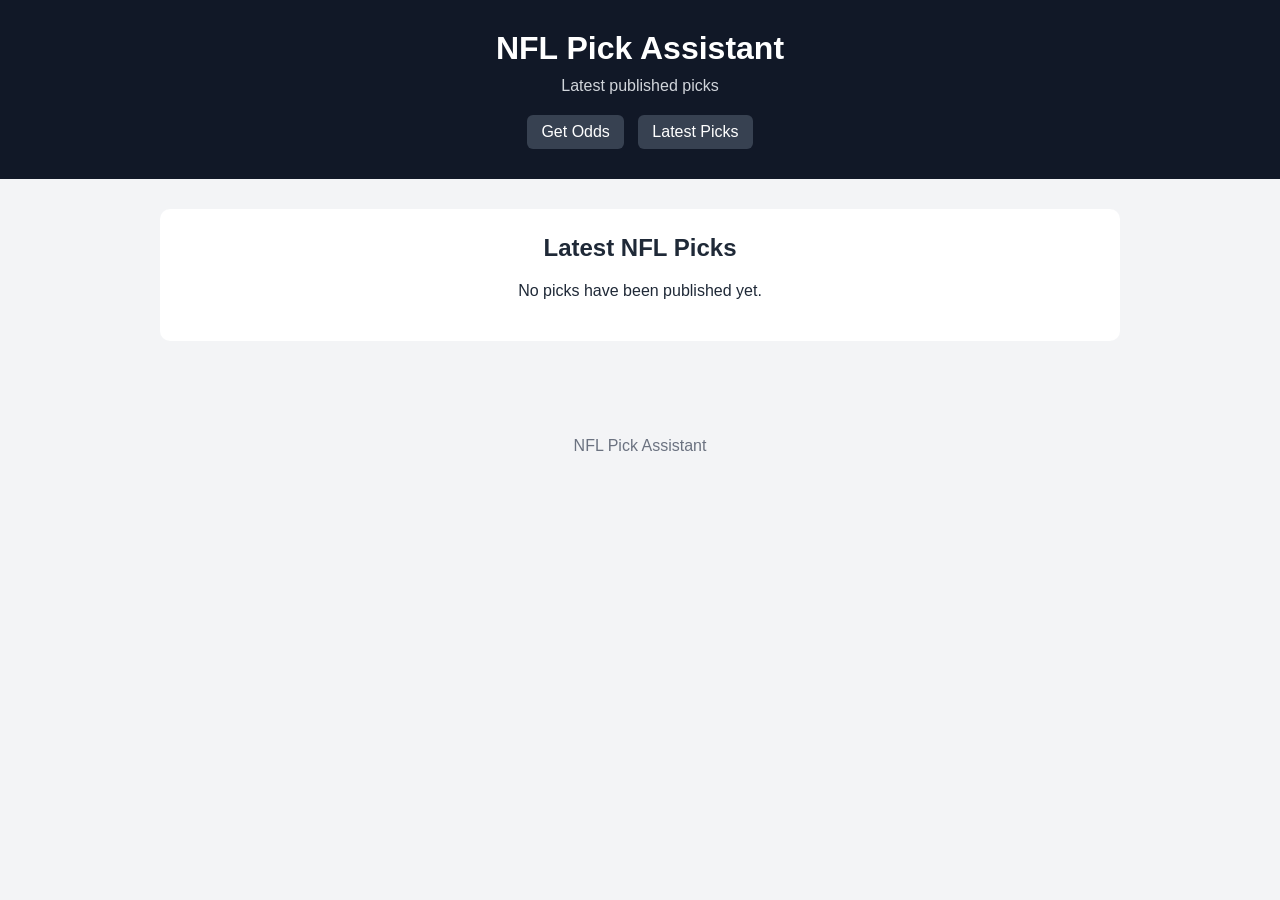
==== latest-picks.html @ 1683fb3b "Describe the change" ====
<!DOCTYPE html>
<html lang="en">
<head>

    <meta charset="UTF-8">

    <meta
        name="viewport"
        content="width=device-width, initial-scale=1.0"
    >

    <title>Latest NFL Picks</title>

    <link
        rel="stylesheet"
        href="style.css"
    >

</head>


<body>


<header>

    <h1>
        NFL Pick Assistant
    </h1>

    <p>
        Latest published picks
    </p>


    <nav>

        <a href="index.html">
            Get Odds
        </a>

        <a href="latest-picks.html">
            Latest Picks
        </a>

    </nav>

</header>


<main>


    <section id="picks-content">


        <!--
        ============================================================
        REPLACE EVERYTHING INSIDE THIS SECTION WITH THE HTML
        COPIED FROM THE "Copy Picks for Latest Picks Page" BUTTON.
        ============================================================
        -->


        <div class="picks-header">

            <h2>
                Latest NFL Picks
            </h2>

            <p>
                No picks have been published yet.
            </p>

        </div>


    </section>


</main>


<footer>

    <p>
        NFL Pick Assistant
    </p>

</footer>


</body>
</html>
---- style.css ----
/* -------------------------
   GENERAL
------------------------- */

* {
    box-sizing: border-box;
}

body {
    margin: 0;
    font-family: Arial, Helvetica, sans-serif;
    background: #f3f4f6;
    color: #1f2937;
}


/* -------------------------
   HEADER
------------------------- */

header {
    background: #111827;
    color: white;
    padding: 30px 20px;
    text-align: center;
}

header h1 {
    margin: 0;
    font-size: 32px;
}

header p {
    margin-top: 10px;
    color: #d1d5db;
}


/* -------------------------
   NAVIGATION
------------------------- */

nav {
    margin-top: 20px;
}

nav a {
    display: inline-block;
    margin: 0 5px;
    padding: 8px 14px;
    border-radius: 6px;

    color: white;
    background: #374151;

    text-decoration: none;
}

nav a:hover {
    background: #4b5563;
}


/* -------------------------
   MAIN
------------------------- */

main {
    max-width: 1000px;
    margin: auto;
    padding: 30px 20px;
}


/* -------------------------
   API SECTION
------------------------- */

.api-section {
    background: white;
    padding: 25px;
    border-radius: 10px;
    margin-bottom: 20px;
}

.api-section label {
    display: block;
    font-weight: bold;
    margin-bottom: 10px;
}

.api-input-row {
    display: flex;
    gap: 10px;
}

.api-input-row input {
    flex: 1;

    padding: 12px;

    font-size: 16px;

    border: 1px solid #d1d5db;
    border-radius: 6px;
}


/* -------------------------
   BUTTONS
------------------------- */

button {
    padding: 12px 20px;

    font-size: 16px;

    border: none;
    border-radius: 6px;

    background: #2563eb;
    color: white;

    cursor: pointer;
}

button:hover:not(:disabled) {
    background: #1d4ed8;
}

button:disabled {
    background: #9ca3af;
    cursor: not-allowed;
}


/* -------------------------
   COPY SECTION
------------------------- */

.copy-section {
    background: white;

    padding: 25px;

    border-radius: 10px;

    margin-bottom: 30px;

    text-align: center;
}

.copy-section .small-text {
    margin-bottom: 0;
}


/* -------------------------
   SMALL TEXT
------------------------- */

.small-text {
    font-size: 13px;
    color: #6b7280;
}


/* -------------------------
   STATUS
------------------------- */

#status {
    margin-bottom: 20px;
    font-weight: bold;
}

.loading {
    color: #2563eb;
}

.error {
    color: #dc2626;
}

.success {
    color: #059669;
}


/* -------------------------
   GAME CARD
------------------------- */

.game-card {
    background: white;

    margin-bottom: 20px;

    padding: 25px;

    border-radius: 10px;
}

.game-date {
    text-align: center;

    color: #6b7280;

    font-size: 14px;

    margin-bottom: 20px;
}


/* -------------------------
   TEAMS
------------------------- */

.matchup {
    display: grid;

    grid-template-columns: 1fr 80px 1fr;

    align-items: center;

    text-align: center;
}

.team {
    padding: 15px;
}

.team-name {
    font-size: 20px;
    font-weight: bold;
}

.probability {
    font-size: 32px;

    font-weight: bold;

    margin-top: 10px;
}

.vs {
    font-weight: bold;

    color: #9ca3af;
}


/* -------------------------
   RECOMMENDATION
------------------------- */

.recommendation {
    margin-top: 25px;

    padding: 15px;

    background: #ecfdf5;

    border-radius: 8px;

    text-align: center;
}

.recommendation strong {
    font-size: 20px;
}


/* -------------------------
   DETAILS
------------------------- */

.details {
    margin-top: 20px;

    text-align: center;

    color: #6b7280;

    font-size: 14px;
}


/* -------------------------
   LATEST PICKS
------------------------- */

.picks-header {
    background: white;

    padding: 25px;

    border-radius: 10px;

    margin-bottom: 20px;

    text-align: center;
}

.picks-header h2 {
    margin-top: 0;
}

.picks-table {
    width: 100%;

    border-collapse: collapse;

    background: white;

    border-radius: 10px;

    overflow: hidden;
}

.picks-table th,
.picks-table td {
    padding: 14px;

    text-align: left;

    border-bottom: 1px solid #e5e7eb;
}

.picks-table th {
    background: #f9fafb;

    font-weight: bold;
}

.pick-team {
    font-weight: bold;
}

.pick-probability {
    font-weight: bold;
}

.last-updated {
    margin-top: 20px;

    color: #6b7280;

    font-size: 14px;

    text-align: center;
}


/* -------------------------
   FOOTER
------------------------- */

footer {
    text-align: center;

    padding: 30px;

    color: #6b7280;
}


/* -------------------------
   MOBILE
------------------------- */

@media (max-width: 600px) {

    .api-input-row {
        flex-direction: column;
    }

    .matchup {
        grid-template-columns: 1fr;

        gap: 10px;
    }

    .vs {
        margin: 5px 0;
    }

    .picks-table {
        font-size: 14px;
    }

    .picks-table th,
    .picks-table td {
        padding: 10px 7px;
    }
}
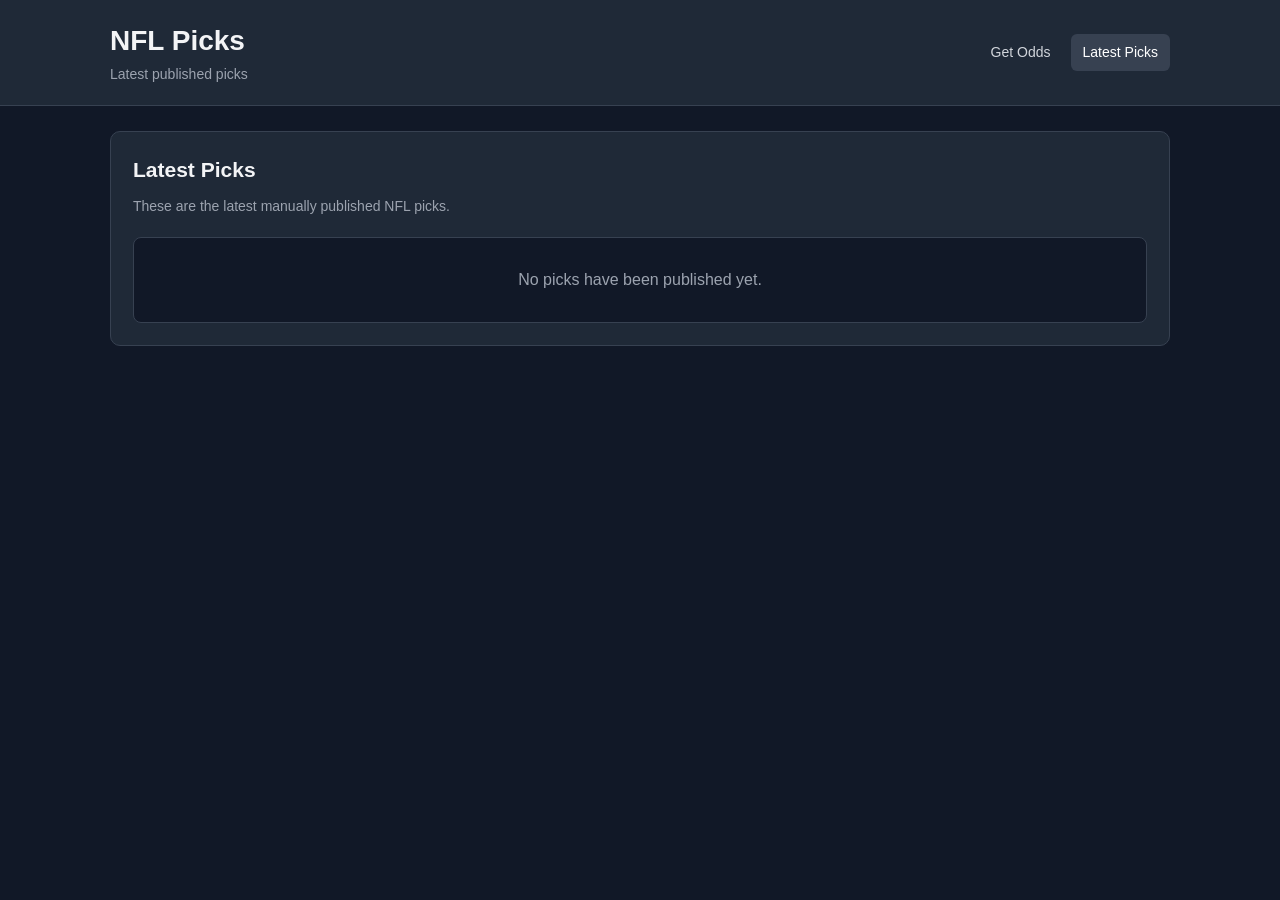
==== commit 9acb88c1: "Update picks page" ====
--- a/latest-picks.html
+++ b/latest-picks.html
@@ -1,94 +1,48 @@
 <!DOCTYPE html>
 <html lang="en">
 <head>
-
     <meta charset="UTF-8">
-
-    <meta
-        name="viewport"
-        content="width=device-width, initial-scale=1.0"
-    >
-
+    <meta name="viewport" content="width=device-width, initial-scale=1.0">
     <title>Latest NFL Picks</title>
-
-    <link
-        rel="stylesheet"
-        href="style.css"
-    >
-
+    <link rel="stylesheet" href="style.css">
 </head>
-
-
 <body>
 
+<header class="site-header">
+    <div class="header-inner">
+        <div>
+            <h1>NFL Picks</h1>
+            <p class="subtitle">Latest published picks</p>
+        </div>
 
-<header>
-
-    <h1>
-        NFL Pick Assistant
-    </h1>
-
-    <p>
-        Latest published picks
-    </p>
-
-
-    <nav>
-
-        <a href="index.html">
-            Get Odds
-        </a>
-
-        <a href="latest-picks.html">
-            Latest Picks
-        </a>
-
-    </nav>
-
+        <nav>
+            <a href="index.html">Get Odds</a>
+            <a href="latest-picks.html" class="active">Latest Picks</a>
+        </nav>
+    </div>
 </header>
 
+<main class="container">
 
-<main>
+    <section class="panel">
 
+        <h2>Latest Picks</h2>
 
-    <section id="picks-content">
+        <p class="description">
+            These are the latest manually published NFL picks.
+        </p>
 
+        <div id="picks-content">
 
-        <!--
-        ============================================================
-        REPLACE EVERYTHING INSIDE THIS SECTION WITH THE HTML
-        COPIED FROM THE "Copy Picks for Latest Picks Page" BUTTON.
-        ============================================================
-        -->
-
-
-        <div class="picks-header">
-
-            <h2>
-                Latest NFL Picks
-            </h2>
-
-            <p>
+            <div class="empty-state">
                 No picks have been published yet.
-            </p>
+            </div>
 
         </div>
 
-
     </section>
-
 
 </main>
 
-
-<footer>
-
-    <p>
-        NFL Pick Assistant
-    </p>
-
-</footer>
-
-
 </body>
 </html>
--- a/style.css
+++ b/style.css
@@ -1,7 +1,3 @@
-/* -------------------------
-   GENERAL
-------------------------- */
-
 * {
     box-sizing: border-box;
 }
@@ -9,388 +5,349 @@
 body {
     margin: 0;
     font-family: Arial, Helvetica, sans-serif;
-    background: #f3f4f6;
-    color: #1f2937;
-}
-
-
-/* -------------------------
-   HEADER
-------------------------- */
-
-header {
-    background: #111827;
-    color: white;
-    padding: 30px 20px;
-    text-align: center;
-}
-
-header h1 {
-    margin: 0;
-    font-size: 32px;
-}
-
-header p {
-    margin-top: 10px;
+    background: #111827;
+    color: #f3f4f6;
+    line-height: 1.5;
+}
+
+.site-header {
+    background: #1f2937;
+    border-bottom: 1px solid #374151;
+}
+
+.header-inner {
+    max-width: 1100px;
+    margin: 0 auto;
+    padding: 20px;
+    display: flex;
+    justify-content: space-between;
+    align-items: center;
+    gap: 20px;
+}
+
+h1,
+h2,
+p {
+    margin-top: 0;
+}
+
+h1 {
+    margin-bottom: 2px;
+    font-size: 28px;
+}
+
+h2 {
+    margin-bottom: 10px;
+    font-size: 21px;
+}
+
+.subtitle {
+    margin-bottom: 0;
+    color: #9ca3af;
+    font-size: 14px;
+}
+
+nav {
+    display: flex;
+    gap: 8px;
+}
+
+nav a {
     color: #d1d5db;
-}
-
-
-/* -------------------------
-   NAVIGATION
-------------------------- */
-
-nav {
-    margin-top: 20px;
-}
-
-nav a {
-    display: inline-block;
-    margin: 0 5px;
-    padding: 8px 14px;
+    text-decoration: none;
+    padding: 8px 12px;
     border-radius: 6px;
-
-    color: white;
+    font-size: 14px;
+}
+
+nav a:hover {
     background: #374151;
-
-    text-decoration: none;
-}
-
-nav a:hover {
-    background: #4b5563;
-}
-
-
-/* -------------------------
-   MAIN
-------------------------- */
-
-main {
-    max-width: 1000px;
-    margin: auto;
-    padding: 30px 20px;
-}
-
-
-/* -------------------------
-   API SECTION
-------------------------- */
-
-.api-section {
-    background: white;
-    padding: 25px;
+    color: #fff;
+}
+
+nav a.active {
+    background: #374151;
+    color: #fff;
+}
+
+.container {
+    max-width: 1100px;
+    margin: 0 auto;
+    padding: 25px 20px 50px;
+}
+
+.panel {
+    background: #1f2937;
+    border: 1px solid #374151;
     border-radius: 10px;
+    padding: 22px;
     margin-bottom: 20px;
 }
 
-.api-section label {
-    display: block;
-    font-weight: bold;
-    margin-bottom: 10px;
-}
-
-.api-input-row {
-    display: flex;
-    gap: 10px;
-}
-
-.api-input-row input {
-    flex: 1;
-
-    padding: 12px;
-
-    font-size: 16px;
-
-    border: 1px solid #d1d5db;
+.description {
+    color: #9ca3af;
+    font-size: 14px;
+    margin-bottom: 20px;
+}
+
+.form-group {
+    display: flex;
+    flex-direction: column;
+    gap: 7px;
+}
+
+label {
+    font-size: 14px;
+    font-weight: 600;
+    color: #d1d5db;
+}
+
+input,
+select {
+    width: 100%;
+    padding: 10px 12px;
+    background: #111827;
+    color: #f3f4f6;
+    border: 1px solid #4b5563;
     border-radius: 6px;
-}
-
-
-/* -------------------------
-   BUTTONS
-------------------------- */
+    font-size: 15px;
+}
+
+input:focus,
+select:focus {
+    outline: none;
+    border-color: #6b7280;
+}
+
+#getOddsButton {
+    margin-top: 16px;
+}
 
 button {
-    padding: 12px 20px;
-
-    font-size: 16px;
-
-    border: none;
+    border: 0;
     border-radius: 6px;
-
+    padding: 10px 16px;
+    font-size: 14px;
+    font-weight: 600;
+    cursor: pointer;
+    transition: opacity 0.15s ease;
+}
+
+button:hover:not(:disabled) {
+    opacity: 0.88;
+}
+
+button:disabled {
+    opacity: 0.45;
+    cursor: not-allowed;
+}
+
+.primary-button {
     background: #2563eb;
     color: white;
-
-    cursor: pointer;
-}
-
-button:hover:not(:disabled) {
-    background: #1d4ed8;
-}
-
-button:disabled {
-    background: #9ca3af;
-    cursor: not-allowed;
-}
-
-
-/* -------------------------
-   COPY SECTION
-------------------------- */
-
-.copy-section {
-    background: white;
-
-    padding: 25px;
-
-    border-radius: 10px;
-
-    margin-bottom: 30px;
-
+}
+
+.secondary-button {
+    background: #4b5563;
+    color: white;
+}
+
+.week-controls {
+    display: flex;
+    align-items: end;
+    gap: 12px;
+}
+
+.week-controls .form-group {
+    flex: 1;
+    max-width: 300px;
+}
+
+.week-dates {
+    margin-top: 12px;
+    color: #9ca3af;
+    font-size: 13px;
+}
+
+.status {
+    margin-top: 12px;
+    font-size: 14px;
+}
+
+.status.success {
+    color: #86efac;
+}
+
+.status.error {
+    color: #fca5a5;
+}
+
+.status.info {
+    color: #93c5fd;
+}
+
+.quota {
+    margin-top: 12px;
+    color: #9ca3af;
+    font-size: 13px;
+}
+
+.results-panel {
+    overflow: hidden;
+}
+
+.results-header {
+    display: flex;
+    justify-content: space-between;
+    align-items: center;
+}
+
+#resultsSubtitle {
+    color: #9ca3af;
+    font-size: 14px;
+    margin-bottom: 18px;
+}
+
+.empty-state {
+    background: #111827;
+    border: 1px solid #374151;
+    border-radius: 8px;
+    padding: 30px;
     text-align: center;
-}
-
-.copy-section .small-text {
-    margin-bottom: 0;
-}
-
-
-/* -------------------------
-   SMALL TEXT
-------------------------- */
-
-.small-text {
-    font-size: 13px;
-    color: #6b7280;
-}
-
-
-/* -------------------------
-   STATUS
-------------------------- */
-
-#status {
-    margin-bottom: 20px;
-    font-weight: bold;
-}
-
-.loading {
-    color: #2563eb;
-}
-
-.error {
-    color: #dc2626;
-}
-
-.success {
-    color: #059669;
-}
-
-
-/* -------------------------
-   GAME CARD
-------------------------- */
-
-.game-card {
-    background: white;
-
-    margin-bottom: 20px;
-
-    padding: 25px;
-
-    border-radius: 10px;
-}
-
-.game-date {
-    text-align: center;
-
-    color: #6b7280;
-
-    font-size: 14px;
-
-    margin-bottom: 20px;
-}
-
-
-/* -------------------------
-   TEAMS
-------------------------- */
-
-.matchup {
-    display: grid;
-
-    grid-template-columns: 1fr 80px 1fr;
-
-    align-items: center;
-
-    text-align: center;
-}
-
-.team {
-    padding: 15px;
-}
-
-.team-name {
-    font-size: 20px;
-    font-weight: bold;
-}
-
-.probability {
-    font-size: 32px;
-
-    font-weight: bold;
-
-    margin-top: 10px;
-}
-
-.vs {
-    font-weight: bold;
-
-    color: #9ca3af;
-}
-
-
-/* -------------------------
-   RECOMMENDATION
-------------------------- */
-
-.recommendation {
-    margin-top: 25px;
-
-    padding: 15px;
-
-    background: #ecfdf5;
-
-    border-radius: 8px;
-
-    text-align: center;
-}
-
-.recommendation strong {
-    font-size: 20px;
-}
-
-
-/* -------------------------
-   DETAILS
-------------------------- */
-
-.details {
-    margin-top: 20px;
-
-    text-align: center;
-
-    color: #6b7280;
-
-    font-size: 14px;
-}
-
-
-/* -------------------------
-   LATEST PICKS
-------------------------- */
-
-.picks-header {
-    background: white;
-
-    padding: 25px;
-
-    border-radius: 10px;
-
-    margin-bottom: 20px;
-
-    text-align: center;
-}
-
-.picks-header h2 {
-    margin-top: 0;
+    color: #9ca3af;
+}
+
+.table-wrap {
+    width: 100%;
+    overflow-x: auto;
 }
 
 .picks-table {
     width: 100%;
-
     border-collapse: collapse;
-
-    background: white;
-
-    border-radius: 10px;
-
-    overflow: hidden;
-}
-
-.picks-table th,
+    min-width: 650px;
+}
+
+.picks-table th {
+    background: #111827;
+    color: #9ca3af;
+    text-align: left;
+    font-size: 12px;
+    text-transform: uppercase;
+    letter-spacing: 0.04em;
+    padding: 11px 12px;
+    border-bottom: 1px solid #374151;
+}
+
 .picks-table td {
-    padding: 14px;
-
-    text-align: left;
-
-    border-bottom: 1px solid #e5e7eb;
-}
-
-.picks-table th {
-    background: #f9fafb;
-
-    font-weight: bold;
-}
-
-.pick-team {
-    font-weight: bold;
-}
-
-.pick-probability {
-    font-weight: bold;
-}
-
-.last-updated {
-    margin-top: 20px;
-
-    color: #6b7280;
-
-    font-size: 14px;
-
+    padding: 13px 12px;
+    border-bottom: 1px solid #374151;
+    vertical-align: middle;
+}
+
+.picks-table tr:last-child td {
+    border-bottom: 0;
+}
+
+.date-cell {
+    white-space: nowrap;
+    color: #d1d5db;
+    font-size: 13px;
+}
+
+.matchup {
+    font-weight: 600;
+}
+
+.pick {
+    font-weight: 700;
+    color: #93c5fd;
+}
+
+.probability {
+    font-weight: 700;
+    white-space: nowrap;
+}
+
+.bookmaker-count {
+    color: #9ca3af;
+    font-size: 13px;
+}
+
+.no-games {
+    background: #111827;
+    border: 1px solid #374151;
+    border-radius: 8px;
+    padding: 25px;
     text-align: center;
 }
 
-
-/* -------------------------
-   FOOTER
-------------------------- */
-
-footer {
-    text-align: center;
-
-    padding: 30px;
-
-    color: #6b7280;
-}
-
-
-/* -------------------------
-   MOBILE
-------------------------- */
-
-@media (max-width: 600px) {
-
-    .api-input-row {
+.no-games strong {
+    display: block;
+    margin-bottom: 6px;
+    color: #f3f4f6;
+}
+
+.no-games p {
+    margin-bottom: 0;
+    color: #9ca3af;
+    font-size: 14px;
+}
+
+.copy-section {
+    margin-bottom: 0;
+}
+
+.copy-status {
+    margin-top: 12px;
+    font-size: 14px;
+    color: #86efac;
+}
+
+.published-picks {
+    margin: 0;
+}
+
+.published-picks h2 {
+    margin-bottom: 5px;
+}
+
+.published-picks .published-date {
+    color: #9ca3af;
+    font-size: 13px;
+    margin-bottom: 18px;
+}
+
+@media (max-width: 650px) {
+
+    .header-inner {
         flex-direction: column;
-    }
-
-    .matchup {
-        grid-template-columns: 1fr;
-
-        gap: 10px;
-    }
-
-    .vs {
-        margin: 5px 0;
-    }
-
-    .picks-table {
-        font-size: 14px;
-    }
-
-    .picks-table th,
-    .picks-table td {
-        padding: 10px 7px;
+        align-items: flex-start;
+    }
+
+    nav {
+        width: 100%;
+    }
+
+    nav a {
+        flex: 1;
+        text-align: center;
+    }
+
+    .week-controls {
+        flex-direction: column;
+        align-items: stretch;
+    }
+
+    .week-controls .form-group {
+        max-width: none;
+    }
+
+    .container {
+        padding: 15px;
+    }
+
+    .panel {
+        padding: 17px;
     }
 }
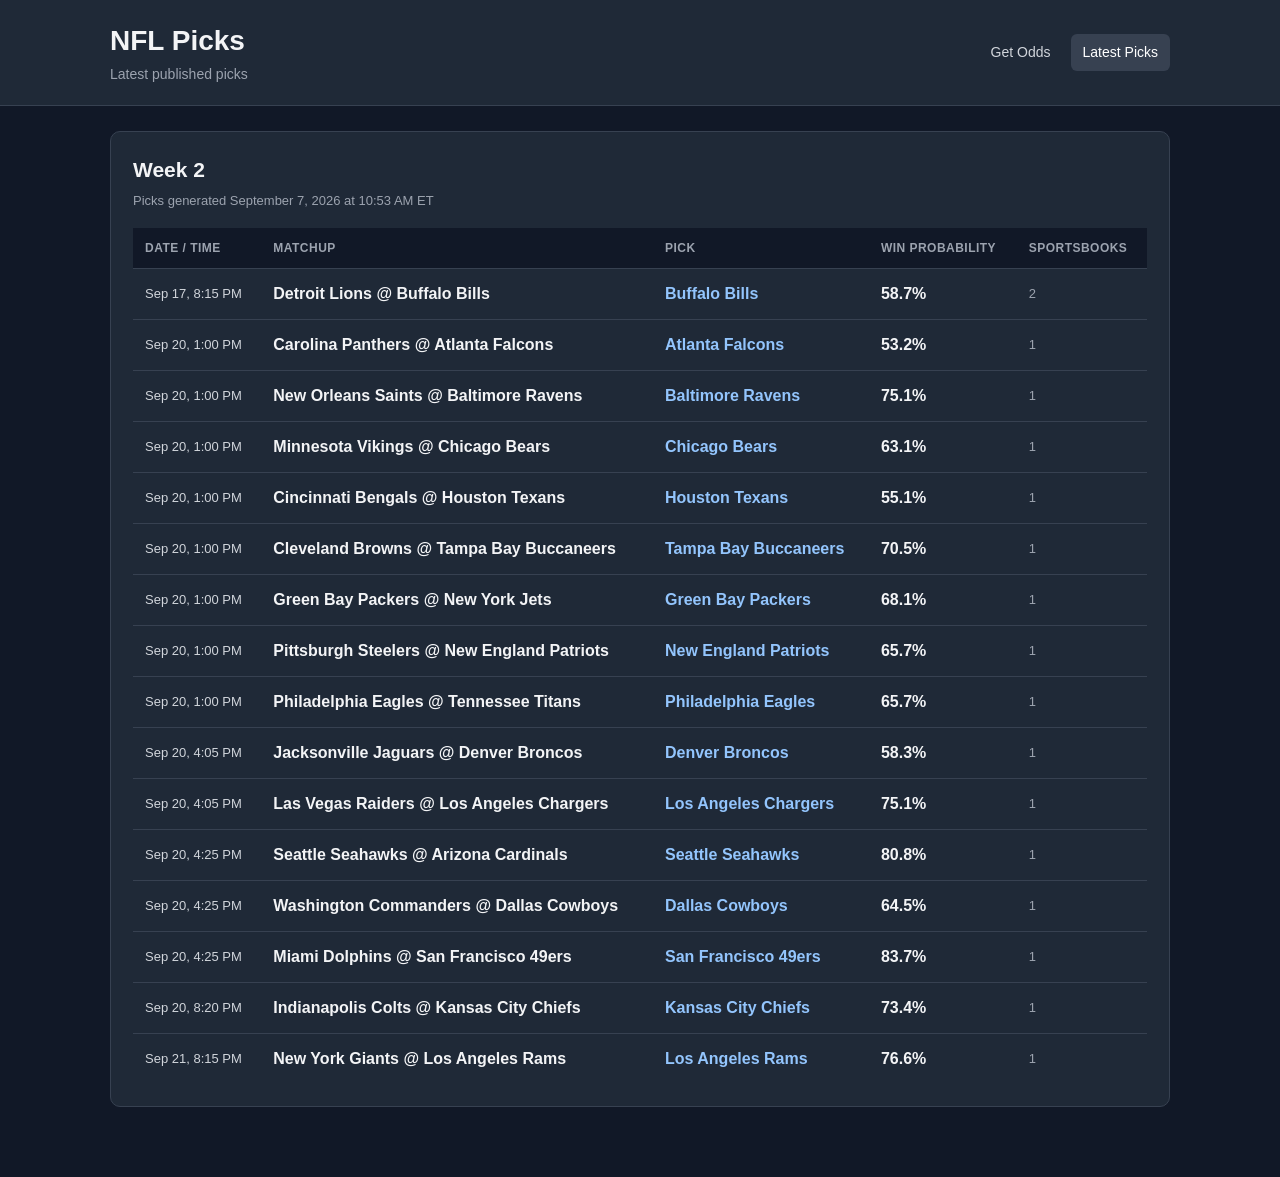
==== commit 428a0c65: "Update picks page" ====
--- a/latest-picks.html
+++ b/latest-picks.html
@@ -26,19 +26,389 @@
 
     <section class="panel">
 
-        <h2>Latest Picks</h2>
-
-        <p class="description">
-            These are the latest manually published NFL picks.
-        </p>
-
-        <div id="picks-content">
-
-            <div class="empty-state">
-                No picks have been published yet.
-            </div>
-
-        </div>
+<!--BEGIN COPY IN HERE-->
+
+
+<section class="published-picks">
+    <h2>Week 2</h2>
+
+    <p class="published-date">
+        Picks generated September 7, 2026 at 10:53 AM ET
+    </p>
+
+    <div class="table-wrap">
+        <table class="picks-table">
+            <thead>
+                <tr>
+                    <th>Date / Time</th>
+                    <th>Matchup</th>
+                    <th>Pick</th>
+                    <th>Win Probability</th>
+                    <th>Sportsbooks</th>
+                </tr>
+            </thead>
+
+            <tbody>
+
+                <tr>
+                    <td class="date-cell">
+                        Sep 17, 8:15 PM
+                    </td>
+
+                    <td class="matchup">
+                        Detroit Lions @ Buffalo Bills
+                    </td>
+
+                    <td class="pick">
+                        Buffalo Bills
+                    </td>
+
+                    <td class="probability">
+                        58.7%
+                    </td>
+
+                    <td class="bookmaker-count">
+                        2
+                    </td>
+                </tr>
+
+                <tr>
+                    <td class="date-cell">
+                        Sep 20, 1:00 PM
+                    </td>
+
+                    <td class="matchup">
+                        Carolina Panthers @ Atlanta Falcons
+                    </td>
+
+                    <td class="pick">
+                        Atlanta Falcons
+                    </td>
+
+                    <td class="probability">
+                        53.2%
+                    </td>
+
+                    <td class="bookmaker-count">
+                        1
+                    </td>
+                </tr>
+
+                <tr>
+                    <td class="date-cell">
+                        Sep 20, 1:00 PM
+                    </td>
+
+                    <td class="matchup">
+                        New Orleans Saints @ Baltimore Ravens
+                    </td>
+
+                    <td class="pick">
+                        Baltimore Ravens
+                    </td>
+
+                    <td class="probability">
+                        75.1%
+                    </td>
+
+                    <td class="bookmaker-count">
+                        1
+                    </td>
+                </tr>
+
+                <tr>
+                    <td class="date-cell">
+                        Sep 20, 1:00 PM
+                    </td>
+
+                    <td class="matchup">
+                        Minnesota Vikings @ Chicago Bears
+                    </td>
+
+                    <td class="pick">
+                        Chicago Bears
+                    </td>
+
+                    <td class="probability">
+                        63.1%
+                    </td>
+
+                    <td class="bookmaker-count">
+                        1
+                    </td>
+                </tr>
+
+                <tr>
+                    <td class="date-cell">
+                        Sep 20, 1:00 PM
+                    </td>
+
+                    <td class="matchup">
+                        Cincinnati Bengals @ Houston Texans
+                    </td>
+
+                    <td class="pick">
+                        Houston Texans
+                    </td>
+
+                    <td class="probability">
+                        55.1%
+                    </td>
+
+                    <td class="bookmaker-count">
+                        1
+                    </td>
+                </tr>
+
+                <tr>
+                    <td class="date-cell">
+                        Sep 20, 1:00 PM
+                    </td>
+
+                    <td class="matchup">
+                        Cleveland Browns @ Tampa Bay Buccaneers
+                    </td>
+
+                    <td class="pick">
+                        Tampa Bay Buccaneers
+                    </td>
+
+                    <td class="probability">
+                        70.5%
+                    </td>
+
+                    <td class="bookmaker-count">
+                        1
+                    </td>
+                </tr>
+
+                <tr>
+                    <td class="date-cell">
+                        Sep 20, 1:00 PM
+                    </td>
+
+                    <td class="matchup">
+                        Green Bay Packers @ New York Jets
+                    </td>
+
+                    <td class="pick">
+                        Green Bay Packers
+                    </td>
+
+                    <td class="probability">
+                        68.1%
+                    </td>
+
+                    <td class="bookmaker-count">
+                        1
+                    </td>
+                </tr>
+
+                <tr>
+                    <td class="date-cell">
+                        Sep 20, 1:00 PM
+                    </td>
+
+                    <td class="matchup">
+                        Pittsburgh Steelers @ New England Patriots
+                    </td>
+
+                    <td class="pick">
+                        New England Patriots
+                    </td>
+
+                    <td class="probability">
+                        65.7%
+                    </td>
+
+                    <td class="bookmaker-count">
+                        1
+                    </td>
+                </tr>
+
+                <tr>
+                    <td class="date-cell">
+                        Sep 20, 1:00 PM
+                    </td>
+
+                    <td class="matchup">
+                        Philadelphia Eagles @ Tennessee Titans
+                    </td>
+
+                    <td class="pick">
+                        Philadelphia Eagles
+                    </td>
+
+                    <td class="probability">
+                        65.7%
+                    </td>
+
+                    <td class="bookmaker-count">
+                        1
+                    </td>
+                </tr>
+
+                <tr>
+                    <td class="date-cell">
+                        Sep 20, 4:05 PM
+                    </td>
+
+                    <td class="matchup">
+                        Jacksonville Jaguars @ Denver Broncos
+                    </td>
+
+                    <td class="pick">
+                        Denver Broncos
+                    </td>
+
+                    <td class="probability">
+                        58.3%
+                    </td>
+
+                    <td class="bookmaker-count">
+                        1
+                    </td>
+                </tr>
+
+                <tr>
+                    <td class="date-cell">
+                        Sep 20, 4:05 PM
+                    </td>
+
+                    <td class="matchup">
+                        Las Vegas Raiders @ Los Angeles Chargers
+                    </td>
+
+                    <td class="pick">
+                        Los Angeles Chargers
+                    </td>
+
+                    <td class="probability">
+                        75.1%
+                    </td>
+
+                    <td class="bookmaker-count">
+                        1
+                    </td>
+                </tr>
+
+                <tr>
+                    <td class="date-cell">
+                        Sep 20, 4:25 PM
+                    </td>
+
+                    <td class="matchup">
+                        Seattle Seahawks @ Arizona Cardinals
+                    </td>
+
+                    <td class="pick">
+                        Seattle Seahawks
+                    </td>
+
+                    <td class="probability">
+                        80.8%
+                    </td>
+
+                    <td class="bookmaker-count">
+                        1
+                    </td>
+                </tr>
+
+                <tr>
+                    <td class="date-cell">
+                        Sep 20, 4:25 PM
+                    </td>
+
+                    <td class="matchup">
+                        Washington Commanders @ Dallas Cowboys
+                    </td>
+
+                    <td class="pick">
+                        Dallas Cowboys
+                    </td>
+
+                    <td class="probability">
+                        64.5%
+                    </td>
+
+                    <td class="bookmaker-count">
+                        1
+                    </td>
+                </tr>
+
+                <tr>
+                    <td class="date-cell">
+                        Sep 20, 4:25 PM
+                    </td>
+
+                    <td class="matchup">
+                        Miami Dolphins @ San Francisco 49ers
+                    </td>
+
+                    <td class="pick">
+                        San Francisco 49ers
+                    </td>
+
+                    <td class="probability">
+                        83.7%
+                    </td>
+
+                    <td class="bookmaker-count">
+                        1
+                    </td>
+                </tr>
+
+                <tr>
+                    <td class="date-cell">
+                        Sep 20, 8:20 PM
+                    </td>
+
+                    <td class="matchup">
+                        Indianapolis Colts @ Kansas City Chiefs
+                    </td>
+
+                    <td class="pick">
+                        Kansas City Chiefs
+                    </td>
+
+                    <td class="probability">
+                        73.4%
+                    </td>
+
+                    <td class="bookmaker-count">
+                        1
+                    </td>
+                </tr>
+
+                <tr>
+                    <td class="date-cell">
+                        Sep 21, 8:15 PM
+                    </td>
+
+                    <td class="matchup">
+                        New York Giants @ Los Angeles Rams
+                    </td>
+
+                    <td class="pick">
+                        Los Angeles Rams
+                    </td>
+
+                    <td class="probability">
+                        76.6%
+                    </td>
+
+                    <td class="bookmaker-count">
+                        1
+                    </td>
+                </tr>
+
+            </tbody>
+        </table>
+    </div>
+</section>
+
+
+<!--END COPY HERE-->
 
     </section>
 
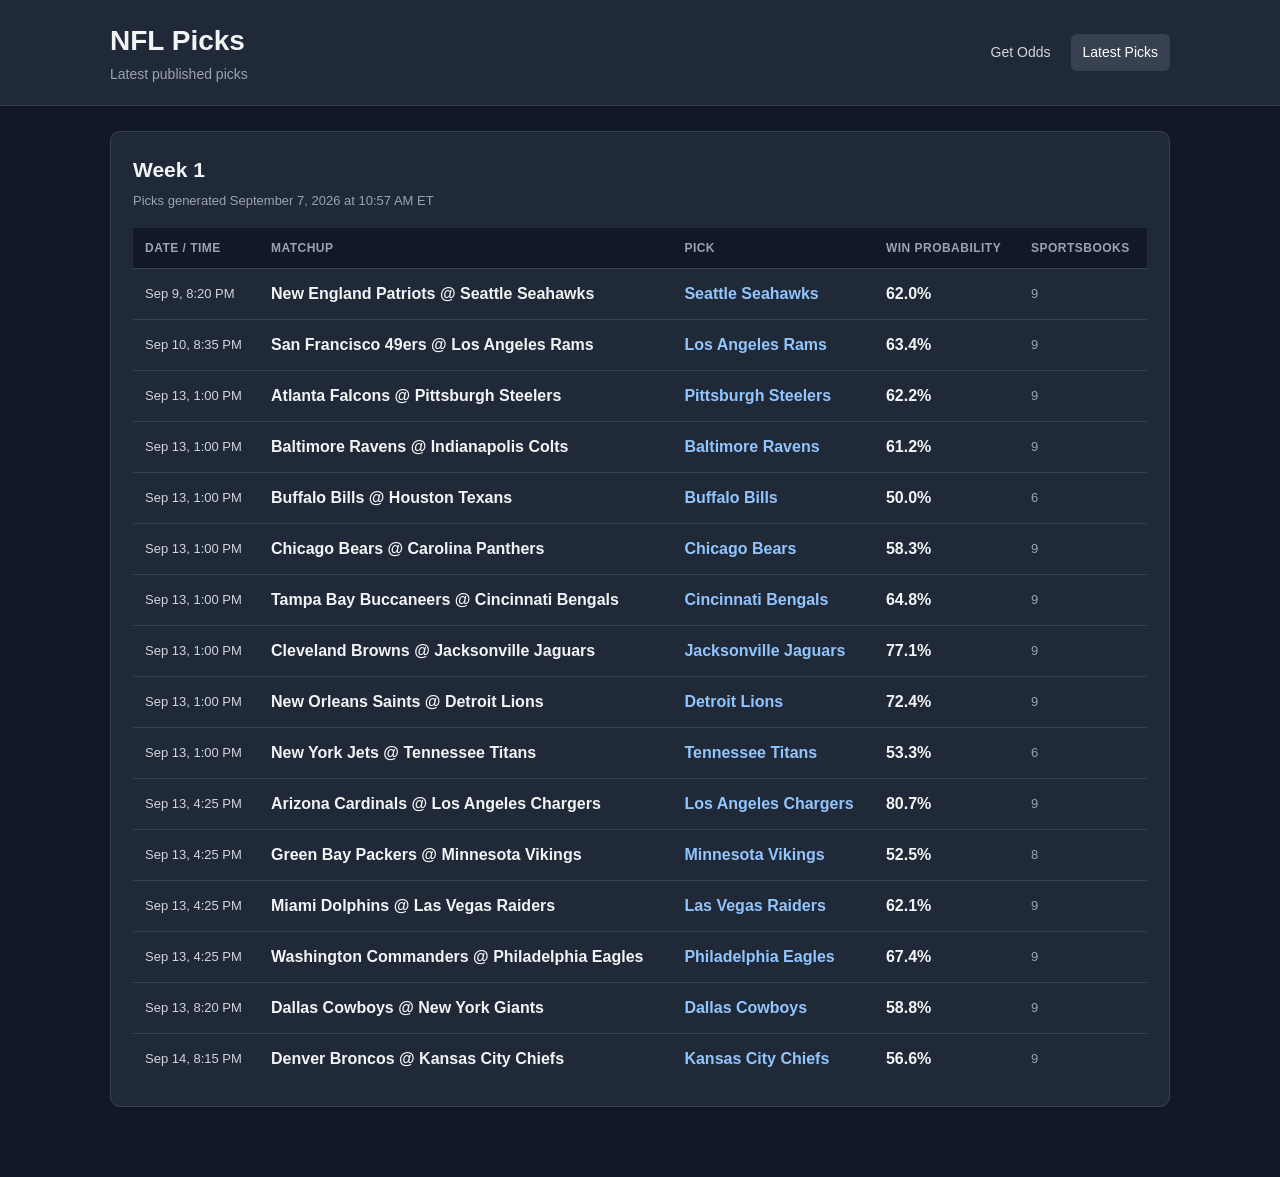
==== commit 1ee8cbd8: "Update" ====
--- a/latest-picks.html
+++ b/latest-picks.html
@@ -30,10 +30,9 @@
 
 
 <section class="published-picks">
-    <h2>Week 2</h2>
-
+    <h2>Week 1</h2>
     <p class="published-date">
-        Picks generated September 7, 2026 at 10:53 AM ET
+        Picks generated September 7, 2026 at 10:57 AM ET
     </p>
 
     <div class="table-wrap">
@@ -47,16 +46,103 @@
                     <th>Sportsbooks</th>
                 </tr>
             </thead>
-
             <tbody>
 
                 <tr>
                     <td class="date-cell">
-                        Sep 17, 8:15 PM
-                    </td>
-
-                    <td class="matchup">
-                        Detroit Lions @ Buffalo Bills
+                        Sep 9, 8:20 PM
+                    </td>
+
+                    <td class="matchup">
+                        New England Patriots @ Seattle Seahawks
+                    </td>
+
+                    <td class="pick">
+                        Seattle Seahawks
+                    </td>
+
+                    <td class="probability">
+                        62.0%
+                    </td>
+
+                    <td class="bookmaker-count">
+                        9
+                    </td>
+                </tr>
+
+                <tr>
+                    <td class="date-cell">
+                        Sep 10, 8:35 PM
+                    </td>
+
+                    <td class="matchup">
+                        San Francisco 49ers @ Los Angeles Rams
+                    </td>
+
+                    <td class="pick">
+                        Los Angeles Rams
+                    </td>
+
+                    <td class="probability">
+                        63.4%
+                    </td>
+
+                    <td class="bookmaker-count">
+                        9
+                    </td>
+                </tr>
+
+                <tr>
+                    <td class="date-cell">
+                        Sep 13, 1:00 PM
+                    </td>
+
+                    <td class="matchup">
+                        Atlanta Falcons @ Pittsburgh Steelers
+                    </td>
+
+                    <td class="pick">
+                        Pittsburgh Steelers
+                    </td>
+
+                    <td class="probability">
+                        62.2%
+                    </td>
+
+                    <td class="bookmaker-count">
+                        9
+                    </td>
+                </tr>
+
+                <tr>
+                    <td class="date-cell">
+                        Sep 13, 1:00 PM
+                    </td>
+
+                    <td class="matchup">
+                        Baltimore Ravens @ Indianapolis Colts
+                    </td>
+
+                    <td class="pick">
+                        Baltimore Ravens
+                    </td>
+
+                    <td class="probability">
+                        61.2%
+                    </td>
+
+                    <td class="bookmaker-count">
+                        9
+                    </td>
+                </tr>
+
+                <tr>
+                    <td class="date-cell">
+                        Sep 13, 1:00 PM
+                    </td>
+
+                    <td class="matchup">
+                        Buffalo Bills @ Houston Texans
                     </td>
 
                     <td class="pick">
@@ -64,65 +150,21 @@
                     </td>
 
                     <td class="probability">
-                        58.7%
-                    </td>
-
-                    <td class="bookmaker-count">
-                        2
-                    </td>
-                </tr>
-
-                <tr>
-                    <td class="date-cell">
-                        Sep 20, 1:00 PM
-                    </td>
-
-                    <td class="matchup">
-                        Carolina Panthers @ Atlanta Falcons
-                    </td>
-
-                    <td class="pick">
-                        Atlanta Falcons
-                    </td>
-
-                    <td class="probability">
-                        53.2%
-                    </td>
-
-                    <td class="bookmaker-count">
-                        1
-                    </td>
-                </tr>
-
-                <tr>
-                    <td class="date-cell">
-                        Sep 20, 1:00 PM
-                    </td>
-
-                    <td class="matchup">
-                        New Orleans Saints @ Baltimore Ravens
-                    </td>
-
-                    <td class="pick">
-                        Baltimore Ravens
-                    </td>
-
-                    <td class="probability">
-                        75.1%
-                    </td>
-
-                    <td class="bookmaker-count">
-                        1
-                    </td>
-                </tr>
-
-                <tr>
-                    <td class="date-cell">
-                        Sep 20, 1:00 PM
-                    </td>
-
-                    <td class="matchup">
-                        Minnesota Vikings @ Chicago Bears
+                        50.0%
+                    </td>
+
+                    <td class="bookmaker-count">
+                        6
+                    </td>
+                </tr>
+
+                <tr>
+                    <td class="date-cell">
+                        Sep 13, 1:00 PM
+                    </td>
+
+                    <td class="matchup">
+                        Chicago Bears @ Carolina Panthers
                     </td>
 
                     <td class="pick">
@@ -130,109 +172,175 @@
                     </td>
 
                     <td class="probability">
-                        63.1%
-                    </td>
-
-                    <td class="bookmaker-count">
-                        1
-                    </td>
-                </tr>
-
-                <tr>
-                    <td class="date-cell">
-                        Sep 20, 1:00 PM
-                    </td>
-
-                    <td class="matchup">
-                        Cincinnati Bengals @ Houston Texans
-                    </td>
-
-                    <td class="pick">
-                        Houston Texans
-                    </td>
-
-                    <td class="probability">
-                        55.1%
-                    </td>
-
-                    <td class="bookmaker-count">
-                        1
-                    </td>
-                </tr>
-
-                <tr>
-                    <td class="date-cell">
-                        Sep 20, 1:00 PM
-                    </td>
-
-                    <td class="matchup">
-                        Cleveland Browns @ Tampa Bay Buccaneers
-                    </td>
-
-                    <td class="pick">
-                        Tampa Bay Buccaneers
-                    </td>
-
-                    <td class="probability">
-                        70.5%
-                    </td>
-
-                    <td class="bookmaker-count">
-                        1
-                    </td>
-                </tr>
-
-                <tr>
-                    <td class="date-cell">
-                        Sep 20, 1:00 PM
-                    </td>
-
-                    <td class="matchup">
-                        Green Bay Packers @ New York Jets
-                    </td>
-
-                    <td class="pick">
-                        Green Bay Packers
-                    </td>
-
-                    <td class="probability">
-                        68.1%
-                    </td>
-
-                    <td class="bookmaker-count">
-                        1
-                    </td>
-                </tr>
-
-                <tr>
-                    <td class="date-cell">
-                        Sep 20, 1:00 PM
-                    </td>
-
-                    <td class="matchup">
-                        Pittsburgh Steelers @ New England Patriots
-                    </td>
-
-                    <td class="pick">
-                        New England Patriots
-                    </td>
-
-                    <td class="probability">
-                        65.7%
-                    </td>
-
-                    <td class="bookmaker-count">
-                        1
-                    </td>
-                </tr>
-
-                <tr>
-                    <td class="date-cell">
-                        Sep 20, 1:00 PM
-                    </td>
-
-                    <td class="matchup">
-                        Philadelphia Eagles @ Tennessee Titans
+                        58.3%
+                    </td>
+
+                    <td class="bookmaker-count">
+                        9
+                    </td>
+                </tr>
+
+                <tr>
+                    <td class="date-cell">
+                        Sep 13, 1:00 PM
+                    </td>
+
+                    <td class="matchup">
+                        Tampa Bay Buccaneers @ Cincinnati Bengals
+                    </td>
+
+                    <td class="pick">
+                        Cincinnati Bengals
+                    </td>
+
+                    <td class="probability">
+                        64.8%
+                    </td>
+
+                    <td class="bookmaker-count">
+                        9
+                    </td>
+                </tr>
+
+                <tr>
+                    <td class="date-cell">
+                        Sep 13, 1:00 PM
+                    </td>
+
+                    <td class="matchup">
+                        Cleveland Browns @ Jacksonville Jaguars
+                    </td>
+
+                    <td class="pick">
+                        Jacksonville Jaguars
+                    </td>
+
+                    <td class="probability">
+                        77.1%
+                    </td>
+
+                    <td class="bookmaker-count">
+                        9
+                    </td>
+                </tr>
+
+                <tr>
+                    <td class="date-cell">
+                        Sep 13, 1:00 PM
+                    </td>
+
+                    <td class="matchup">
+                        New Orleans Saints @ Detroit Lions
+                    </td>
+
+                    <td class="pick">
+                        Detroit Lions
+                    </td>
+
+                    <td class="probability">
+                        72.4%
+                    </td>
+
+                    <td class="bookmaker-count">
+                        9
+                    </td>
+                </tr>
+
+                <tr>
+                    <td class="date-cell">
+                        Sep 13, 1:00 PM
+                    </td>
+
+                    <td class="matchup">
+                        New York Jets @ Tennessee Titans
+                    </td>
+
+                    <td class="pick">
+                        Tennessee Titans
+                    </td>
+
+                    <td class="probability">
+                        53.3%
+                    </td>
+
+                    <td class="bookmaker-count">
+                        6
+                    </td>
+                </tr>
+
+                <tr>
+                    <td class="date-cell">
+                        Sep 13, 4:25 PM
+                    </td>
+
+                    <td class="matchup">
+                        Arizona Cardinals @ Los Angeles Chargers
+                    </td>
+
+                    <td class="pick">
+                        Los Angeles Chargers
+                    </td>
+
+                    <td class="probability">
+                        80.7%
+                    </td>
+
+                    <td class="bookmaker-count">
+                        9
+                    </td>
+                </tr>
+
+                <tr>
+                    <td class="date-cell">
+                        Sep 13, 4:25 PM
+                    </td>
+
+                    <td class="matchup">
+                        Green Bay Packers @ Minnesota Vikings
+                    </td>
+
+                    <td class="pick">
+                        Minnesota Vikings
+                    </td>
+
+                    <td class="probability">
+                        52.5%
+                    </td>
+
+                    <td class="bookmaker-count">
+                        8
+                    </td>
+                </tr>
+
+                <tr>
+                    <td class="date-cell">
+                        Sep 13, 4:25 PM
+                    </td>
+
+                    <td class="matchup">
+                        Miami Dolphins @ Las Vegas Raiders
+                    </td>
+
+                    <td class="pick">
+                        Las Vegas Raiders
+                    </td>
+
+                    <td class="probability">
+                        62.1%
+                    </td>
+
+                    <td class="bookmaker-count">
+                        9
+                    </td>
+                </tr>
+
+                <tr>
+                    <td class="date-cell">
+                        Sep 13, 4:25 PM
+                    </td>
+
+                    <td class="matchup">
+                        Washington Commanders @ Philadelphia Eagles
                     </td>
 
                     <td class="pick">
@@ -240,87 +348,21 @@
                     </td>
 
                     <td class="probability">
-                        65.7%
-                    </td>
-
-                    <td class="bookmaker-count">
-                        1
-                    </td>
-                </tr>
-
-                <tr>
-                    <td class="date-cell">
-                        Sep 20, 4:05 PM
-                    </td>
-
-                    <td class="matchup">
-                        Jacksonville Jaguars @ Denver Broncos
-                    </td>
-
-                    <td class="pick">
-                        Denver Broncos
-                    </td>
-
-                    <td class="probability">
-                        58.3%
-                    </td>
-
-                    <td class="bookmaker-count">
-                        1
-                    </td>
-                </tr>
-
-                <tr>
-                    <td class="date-cell">
-                        Sep 20, 4:05 PM
-                    </td>
-
-                    <td class="matchup">
-                        Las Vegas Raiders @ Los Angeles Chargers
-                    </td>
-
-                    <td class="pick">
-                        Los Angeles Chargers
-                    </td>
-
-                    <td class="probability">
-                        75.1%
-                    </td>
-
-                    <td class="bookmaker-count">
-                        1
-                    </td>
-                </tr>
-
-                <tr>
-                    <td class="date-cell">
-                        Sep 20, 4:25 PM
-                    </td>
-
-                    <td class="matchup">
-                        Seattle Seahawks @ Arizona Cardinals
-                    </td>
-
-                    <td class="pick">
-                        Seattle Seahawks
-                    </td>
-
-                    <td class="probability">
-                        80.8%
-                    </td>
-
-                    <td class="bookmaker-count">
-                        1
-                    </td>
-                </tr>
-
-                <tr>
-                    <td class="date-cell">
-                        Sep 20, 4:25 PM
-                    </td>
-
-                    <td class="matchup">
-                        Washington Commanders @ Dallas Cowboys
+                        67.4%
+                    </td>
+
+                    <td class="bookmaker-count">
+                        9
+                    </td>
+                </tr>
+
+                <tr>
+                    <td class="date-cell">
+                        Sep 13, 8:20 PM
+                    </td>
+
+                    <td class="matchup">
+                        Dallas Cowboys @ New York Giants
                     </td>
 
                     <td class="pick">
@@ -328,43 +370,21 @@
                     </td>
 
                     <td class="probability">
-                        64.5%
-                    </td>
-
-                    <td class="bookmaker-count">
-                        1
-                    </td>
-                </tr>
-
-                <tr>
-                    <td class="date-cell">
-                        Sep 20, 4:25 PM
-                    </td>
-
-                    <td class="matchup">
-                        Miami Dolphins @ San Francisco 49ers
-                    </td>
-
-                    <td class="pick">
-                        San Francisco 49ers
-                    </td>
-
-                    <td class="probability">
-                        83.7%
-                    </td>
-
-                    <td class="bookmaker-count">
-                        1
-                    </td>
-                </tr>
-
-                <tr>
-                    <td class="date-cell">
-                        Sep 20, 8:20 PM
-                    </td>
-
-                    <td class="matchup">
-                        Indianapolis Colts @ Kansas City Chiefs
+                        58.8%
+                    </td>
+
+                    <td class="bookmaker-count">
+                        9
+                    </td>
+                </tr>
+
+                <tr>
+                    <td class="date-cell">
+                        Sep 14, 8:15 PM
+                    </td>
+
+                    <td class="matchup">
+                        Denver Broncos @ Kansas City Chiefs
                     </td>
 
                     <td class="pick">
@@ -372,33 +392,11 @@
                     </td>
 
                     <td class="probability">
-                        73.4%
-                    </td>
-
-                    <td class="bookmaker-count">
-                        1
-                    </td>
-                </tr>
-
-                <tr>
-                    <td class="date-cell">
-                        Sep 21, 8:15 PM
-                    </td>
-
-                    <td class="matchup">
-                        New York Giants @ Los Angeles Rams
-                    </td>
-
-                    <td class="pick">
-                        Los Angeles Rams
-                    </td>
-
-                    <td class="probability">
-                        76.6%
-                    </td>
-
-                    <td class="bookmaker-count">
-                        1
+                        56.6%
+                    </td>
+
+                    <td class="bookmaker-count">
+                        9
                     </td>
                 </tr>
 
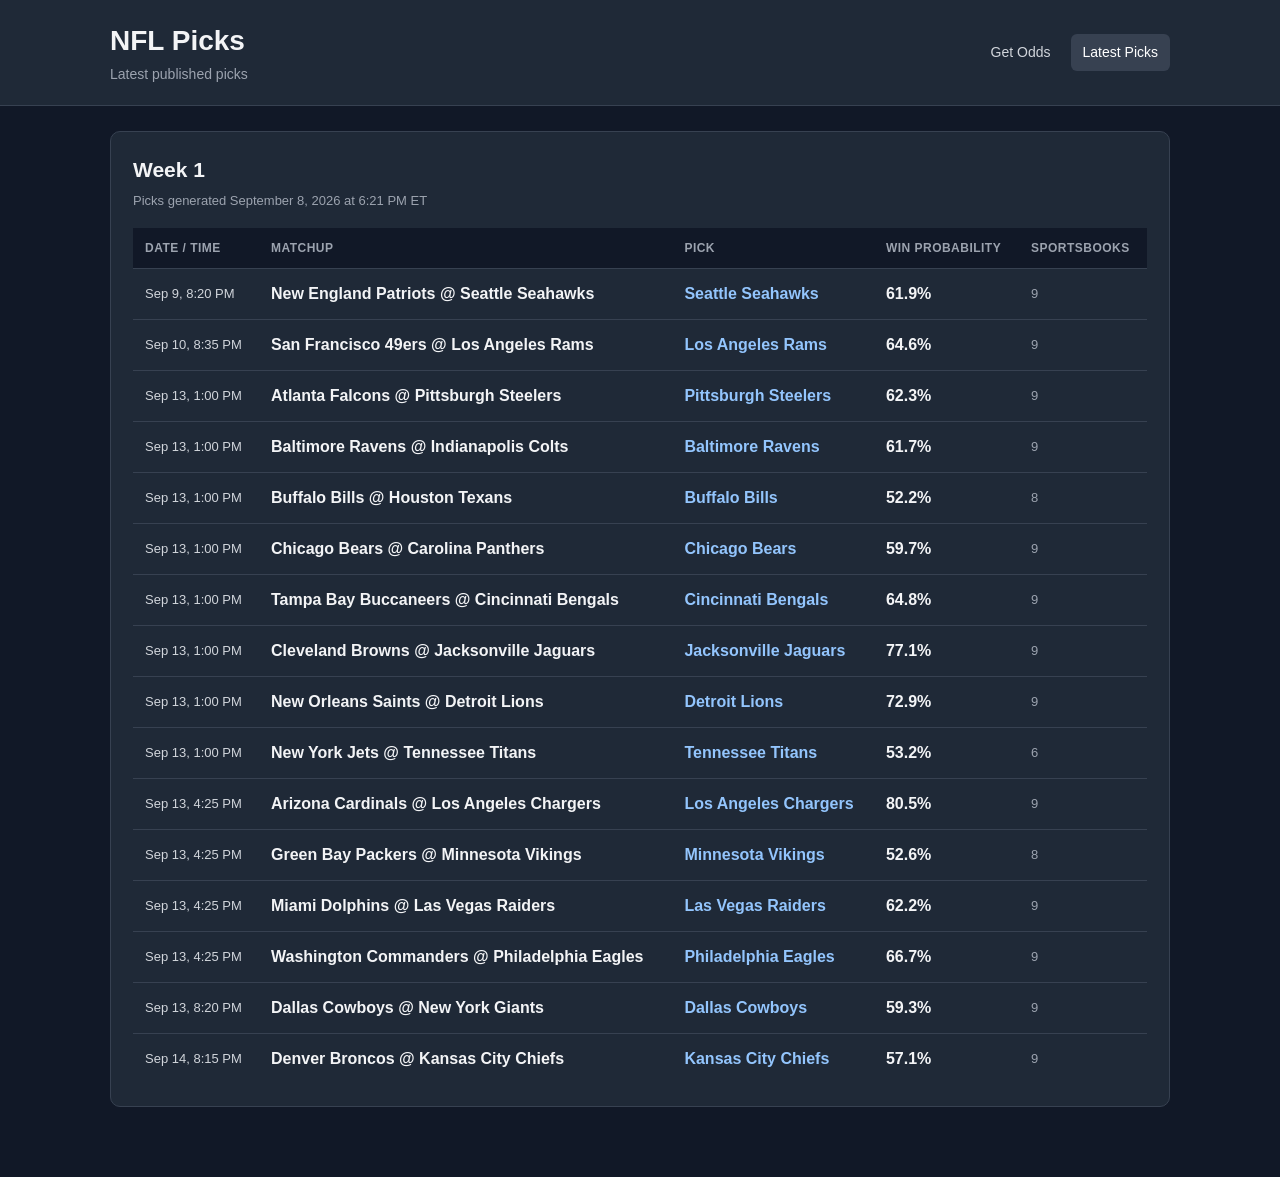
==== commit 7a17107e: "Update picks page" ====
--- a/latest-picks.html
+++ b/latest-picks.html
@@ -29,10 +29,12 @@
 <!--BEGIN COPY IN HERE-->
 
 
+
 <section class="published-picks">
     <h2>Week 1</h2>
+
     <p class="published-date">
-        Picks generated September 7, 2026 at 10:57 AM ET
+        Picks generated September 8, 2026 at 6:21 PM ET
     </p>
 
     <div class="table-wrap">
@@ -46,6 +48,7 @@
                     <th>Sportsbooks</th>
                 </tr>
             </thead>
+
             <tbody>
 
                 <tr>
@@ -62,7 +65,7 @@
                     </td>
 
                     <td class="probability">
-                        62.0%
+                        61.9%
                     </td>
 
                     <td class="bookmaker-count">
@@ -84,7 +87,7 @@
                     </td>
 
                     <td class="probability">
-                        63.4%
+                        64.6%
                     </td>
 
                     <td class="bookmaker-count">
@@ -106,6 +109,226 @@
                     </td>
 
                     <td class="probability">
+                        62.3%
+                    </td>
+
+                    <td class="bookmaker-count">
+                        9
+                    </td>
+                </tr>
+
+                <tr>
+                    <td class="date-cell">
+                        Sep 13, 1:00 PM
+                    </td>
+
+                    <td class="matchup">
+                        Baltimore Ravens @ Indianapolis Colts
+                    </td>
+
+                    <td class="pick">
+                        Baltimore Ravens
+                    </td>
+
+                    <td class="probability">
+                        61.7%
+                    </td>
+
+                    <td class="bookmaker-count">
+                        9
+                    </td>
+                </tr>
+
+                <tr>
+                    <td class="date-cell">
+                        Sep 13, 1:00 PM
+                    </td>
+
+                    <td class="matchup">
+                        Buffalo Bills @ Houston Texans
+                    </td>
+
+                    <td class="pick">
+                        Buffalo Bills
+                    </td>
+
+                    <td class="probability">
+                        52.2%
+                    </td>
+
+                    <td class="bookmaker-count">
+                        8
+                    </td>
+                </tr>
+
+                <tr>
+                    <td class="date-cell">
+                        Sep 13, 1:00 PM
+                    </td>
+
+                    <td class="matchup">
+                        Chicago Bears @ Carolina Panthers
+                    </td>
+
+                    <td class="pick">
+                        Chicago Bears
+                    </td>
+
+                    <td class="probability">
+                        59.7%
+                    </td>
+
+                    <td class="bookmaker-count">
+                        9
+                    </td>
+                </tr>
+
+                <tr>
+                    <td class="date-cell">
+                        Sep 13, 1:00 PM
+                    </td>
+
+                    <td class="matchup">
+                        Tampa Bay Buccaneers @ Cincinnati Bengals
+                    </td>
+
+                    <td class="pick">
+                        Cincinnati Bengals
+                    </td>
+
+                    <td class="probability">
+                        64.8%
+                    </td>
+
+                    <td class="bookmaker-count">
+                        9
+                    </td>
+                </tr>
+
+                <tr>
+                    <td class="date-cell">
+                        Sep 13, 1:00 PM
+                    </td>
+
+                    <td class="matchup">
+                        Cleveland Browns @ Jacksonville Jaguars
+                    </td>
+
+                    <td class="pick">
+                        Jacksonville Jaguars
+                    </td>
+
+                    <td class="probability">
+                        77.1%
+                    </td>
+
+                    <td class="bookmaker-count">
+                        9
+                    </td>
+                </tr>
+
+                <tr>
+                    <td class="date-cell">
+                        Sep 13, 1:00 PM
+                    </td>
+
+                    <td class="matchup">
+                        New Orleans Saints @ Detroit Lions
+                    </td>
+
+                    <td class="pick">
+                        Detroit Lions
+                    </td>
+
+                    <td class="probability">
+                        72.9%
+                    </td>
+
+                    <td class="bookmaker-count">
+                        9
+                    </td>
+                </tr>
+
+                <tr>
+                    <td class="date-cell">
+                        Sep 13, 1:00 PM
+                    </td>
+
+                    <td class="matchup">
+                        New York Jets @ Tennessee Titans
+                    </td>
+
+                    <td class="pick">
+                        Tennessee Titans
+                    </td>
+
+                    <td class="probability">
+                        53.2%
+                    </td>
+
+                    <td class="bookmaker-count">
+                        6
+                    </td>
+                </tr>
+
+                <tr>
+                    <td class="date-cell">
+                        Sep 13, 4:25 PM
+                    </td>
+
+                    <td class="matchup">
+                        Arizona Cardinals @ Los Angeles Chargers
+                    </td>
+
+                    <td class="pick">
+                        Los Angeles Chargers
+                    </td>
+
+                    <td class="probability">
+                        80.5%
+                    </td>
+
+                    <td class="bookmaker-count">
+                        9
+                    </td>
+                </tr>
+
+                <tr>
+                    <td class="date-cell">
+                        Sep 13, 4:25 PM
+                    </td>
+
+                    <td class="matchup">
+                        Green Bay Packers @ Minnesota Vikings
+                    </td>
+
+                    <td class="pick">
+                        Minnesota Vikings
+                    </td>
+
+                    <td class="probability">
+                        52.6%
+                    </td>
+
+                    <td class="bookmaker-count">
+                        8
+                    </td>
+                </tr>
+
+                <tr>
+                    <td class="date-cell">
+                        Sep 13, 4:25 PM
+                    </td>
+
+                    <td class="matchup">
+                        Miami Dolphins @ Las Vegas Raiders
+                    </td>
+
+                    <td class="pick">
+                        Las Vegas Raiders
+                    </td>
+
+                    <td class="probability">
                         62.2%
                     </td>
 
@@ -116,230 +339,10 @@
 
                 <tr>
                     <td class="date-cell">
-                        Sep 13, 1:00 PM
-                    </td>
-
-                    <td class="matchup">
-                        Baltimore Ravens @ Indianapolis Colts
-                    </td>
-
-                    <td class="pick">
-                        Baltimore Ravens
-                    </td>
-
-                    <td class="probability">
-                        61.2%
-                    </td>
-
-                    <td class="bookmaker-count">
-                        9
-                    </td>
-                </tr>
-
-                <tr>
-                    <td class="date-cell">
-                        Sep 13, 1:00 PM
-                    </td>
-
-                    <td class="matchup">
-                        Buffalo Bills @ Houston Texans
-                    </td>
-
-                    <td class="pick">
-                        Buffalo Bills
-                    </td>
-
-                    <td class="probability">
-                        50.0%
-                    </td>
-
-                    <td class="bookmaker-count">
-                        6
-                    </td>
-                </tr>
-
-                <tr>
-                    <td class="date-cell">
-                        Sep 13, 1:00 PM
-                    </td>
-
-                    <td class="matchup">
-                        Chicago Bears @ Carolina Panthers
-                    </td>
-
-                    <td class="pick">
-                        Chicago Bears
-                    </td>
-
-                    <td class="probability">
-                        58.3%
-                    </td>
-
-                    <td class="bookmaker-count">
-                        9
-                    </td>
-                </tr>
-
-                <tr>
-                    <td class="date-cell">
-                        Sep 13, 1:00 PM
-                    </td>
-
-                    <td class="matchup">
-                        Tampa Bay Buccaneers @ Cincinnati Bengals
-                    </td>
-
-                    <td class="pick">
-                        Cincinnati Bengals
-                    </td>
-
-                    <td class="probability">
-                        64.8%
-                    </td>
-
-                    <td class="bookmaker-count">
-                        9
-                    </td>
-                </tr>
-
-                <tr>
-                    <td class="date-cell">
-                        Sep 13, 1:00 PM
-                    </td>
-
-                    <td class="matchup">
-                        Cleveland Browns @ Jacksonville Jaguars
-                    </td>
-
-                    <td class="pick">
-                        Jacksonville Jaguars
-                    </td>
-
-                    <td class="probability">
-                        77.1%
-                    </td>
-
-                    <td class="bookmaker-count">
-                        9
-                    </td>
-                </tr>
-
-                <tr>
-                    <td class="date-cell">
-                        Sep 13, 1:00 PM
-                    </td>
-
-                    <td class="matchup">
-                        New Orleans Saints @ Detroit Lions
-                    </td>
-
-                    <td class="pick">
-                        Detroit Lions
-                    </td>
-
-                    <td class="probability">
-                        72.4%
-                    </td>
-
-                    <td class="bookmaker-count">
-                        9
-                    </td>
-                </tr>
-
-                <tr>
-                    <td class="date-cell">
-                        Sep 13, 1:00 PM
-                    </td>
-
-                    <td class="matchup">
-                        New York Jets @ Tennessee Titans
-                    </td>
-
-                    <td class="pick">
-                        Tennessee Titans
-                    </td>
-
-                    <td class="probability">
-                        53.3%
-                    </td>
-
-                    <td class="bookmaker-count">
-                        6
-                    </td>
-                </tr>
-
-                <tr>
-                    <td class="date-cell">
                         Sep 13, 4:25 PM
                     </td>
 
                     <td class="matchup">
-                        Arizona Cardinals @ Los Angeles Chargers
-                    </td>
-
-                    <td class="pick">
-                        Los Angeles Chargers
-                    </td>
-
-                    <td class="probability">
-                        80.7%
-                    </td>
-
-                    <td class="bookmaker-count">
-                        9
-                    </td>
-                </tr>
-
-                <tr>
-                    <td class="date-cell">
-                        Sep 13, 4:25 PM
-                    </td>
-
-                    <td class="matchup">
-                        Green Bay Packers @ Minnesota Vikings
-                    </td>
-
-                    <td class="pick">
-                        Minnesota Vikings
-                    </td>
-
-                    <td class="probability">
-                        52.5%
-                    </td>
-
-                    <td class="bookmaker-count">
-                        8
-                    </td>
-                </tr>
-
-                <tr>
-                    <td class="date-cell">
-                        Sep 13, 4:25 PM
-                    </td>
-
-                    <td class="matchup">
-                        Miami Dolphins @ Las Vegas Raiders
-                    </td>
-
-                    <td class="pick">
-                        Las Vegas Raiders
-                    </td>
-
-                    <td class="probability">
-                        62.1%
-                    </td>
-
-                    <td class="bookmaker-count">
-                        9
-                    </td>
-                </tr>
-
-                <tr>
-                    <td class="date-cell">
-                        Sep 13, 4:25 PM
-                    </td>
-
-                    <td class="matchup">
                         Washington Commanders @ Philadelphia Eagles
                     </td>
 
@@ -348,7 +351,7 @@
                     </td>
 
                     <td class="probability">
-                        67.4%
+                        66.7%
                     </td>
 
                     <td class="bookmaker-count">
@@ -370,7 +373,7 @@
                     </td>
 
                     <td class="probability">
-                        58.8%
+                        59.3%
                     </td>
 
                     <td class="bookmaker-count">
@@ -392,7 +395,7 @@
                     </td>
 
                     <td class="probability">
-                        56.6%
+                        57.1%
                     </td>
 
                     <td class="bookmaker-count">
@@ -406,6 +409,7 @@
 </section>
 
 
+
 <!--END COPY HERE-->
 
     </section>
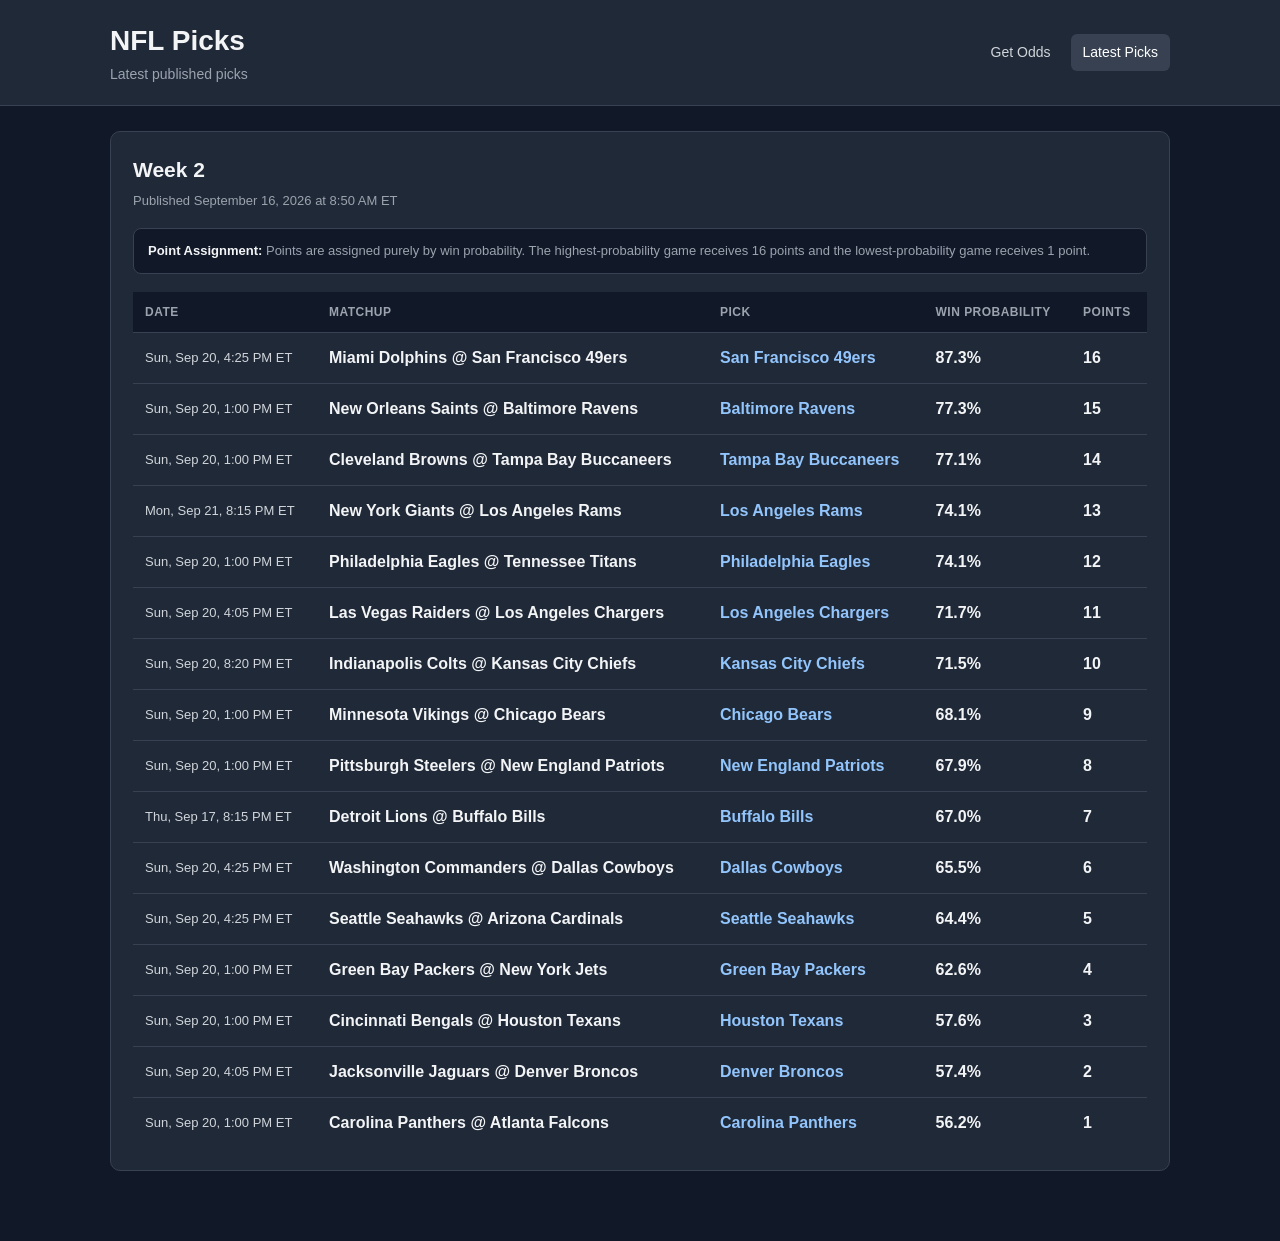
==== commit 12f2f6de: "Describe the change" ====
--- a/latest-picks.html
+++ b/latest-picks.html
@@ -29,385 +29,426 @@
 <!--BEGIN COPY IN HERE-->
 
 
-
-<section class="published-picks">
-    <h2>Week 1</h2>
+<div class="published-picks">
+
+    <h2>Week 2</h2>
 
     <p class="published-date">
-        Picks generated September 8, 2026 at 6:21 PM ET
+        Published September 16, 2026 at 8:50 AM ET
     </p>
+
+    <div class="recommendation-note">
+        <strong>Point Assignment:</strong>
+        Points are assigned purely by win probability.
+        The highest-probability game receives 16 points and the
+        lowest-probability game receives 1 point.
+    </div>
 
     <div class="table-wrap">
         <table class="picks-table">
+
             <thead>
                 <tr>
-                    <th>Date / Time</th>
+                    <th>Date</th>
                     <th>Matchup</th>
                     <th>Pick</th>
                     <th>Win Probability</th>
-                    <th>Sportsbooks</th>
+                    <th>Points</th>
                 </tr>
             </thead>
 
             <tbody>
-
-                <tr>
-                    <td class="date-cell">
-                        Sep 9, 8:20 PM
-                    </td>
-
-                    <td class="matchup">
-                        New England Patriots @ Seattle Seahawks
-                    </td>
-
-                    <td class="pick">
-                        Seattle Seahawks
-                    </td>
-
-                    <td class="probability">
-                        61.9%
-                    </td>
-
-                    <td class="bookmaker-count">
-                        9
-                    </td>
-                </tr>
-
-                <tr>
-                    <td class="date-cell">
-                        Sep 10, 8:35 PM
-                    </td>
-
-                    <td class="matchup">
-                        San Francisco 49ers @ Los Angeles Rams
-                    </td>
-
-                    <td class="pick">
-                        Los Angeles Rams
-                    </td>
-
-                    <td class="probability">
-                        64.6%
-                    </td>
-
-                    <td class="bookmaker-count">
-                        9
-                    </td>
-                </tr>
-
-                <tr>
-                    <td class="date-cell">
-                        Sep 13, 1:00 PM
-                    </td>
-
-                    <td class="matchup">
-                        Atlanta Falcons @ Pittsburgh Steelers
-                    </td>
-
-                    <td class="pick">
-                        Pittsburgh Steelers
-                    </td>
-
-                    <td class="probability">
-                        62.3%
-                    </td>
-
-                    <td class="bookmaker-count">
-                        9
-                    </td>
-                </tr>
-
-                <tr>
-                    <td class="date-cell">
-                        Sep 13, 1:00 PM
-                    </td>
-
-                    <td class="matchup">
-                        Baltimore Ravens @ Indianapolis Colts
-                    </td>
-
-                    <td class="pick">
-                        Baltimore Ravens
-                    </td>
-
-                    <td class="probability">
-                        61.7%
-                    </td>
-
-                    <td class="bookmaker-count">
-                        9
-                    </td>
-                </tr>
-
-                <tr>
-                    <td class="date-cell">
-                        Sep 13, 1:00 PM
-                    </td>
-
-                    <td class="matchup">
-                        Buffalo Bills @ Houston Texans
-                    </td>
-
-                    <td class="pick">
-                        Buffalo Bills
-                    </td>
-
-                    <td class="probability">
-                        52.2%
-                    </td>
-
-                    <td class="bookmaker-count">
-                        8
-                    </td>
-                </tr>
-
-                <tr>
-                    <td class="date-cell">
-                        Sep 13, 1:00 PM
-                    </td>
-
-                    <td class="matchup">
-                        Chicago Bears @ Carolina Panthers
-                    </td>
-
-                    <td class="pick">
-                        Chicago Bears
-                    </td>
-
-                    <td class="probability">
-                        59.7%
-                    </td>
-
-                    <td class="bookmaker-count">
-                        9
-                    </td>
-                </tr>
-
-                <tr>
-                    <td class="date-cell">
-                        Sep 13, 1:00 PM
-                    </td>
-
-                    <td class="matchup">
-                        Tampa Bay Buccaneers @ Cincinnati Bengals
-                    </td>
-
-                    <td class="pick">
-                        Cincinnati Bengals
-                    </td>
-
-                    <td class="probability">
-                        64.8%
-                    </td>
-
-                    <td class="bookmaker-count">
-                        9
-                    </td>
-                </tr>
-
-                <tr>
-                    <td class="date-cell">
-                        Sep 13, 1:00 PM
-                    </td>
-
-                    <td class="matchup">
-                        Cleveland Browns @ Jacksonville Jaguars
-                    </td>
-
-                    <td class="pick">
-                        Jacksonville Jaguars
-                    </td>
-
-                    <td class="probability">
-                        77.1%
-                    </td>
-
-                    <td class="bookmaker-count">
-                        9
-                    </td>
-                </tr>
-
-                <tr>
-                    <td class="date-cell">
-                        Sep 13, 1:00 PM
-                    </td>
-
-                    <td class="matchup">
-                        New Orleans Saints @ Detroit Lions
-                    </td>
-
-                    <td class="pick">
-                        Detroit Lions
-                    </td>
-
-                    <td class="probability">
-                        72.9%
-                    </td>
-
-                    <td class="bookmaker-count">
-                        9
-                    </td>
-                </tr>
-
-                <tr>
-                    <td class="date-cell">
-                        Sep 13, 1:00 PM
-                    </td>
-
-                    <td class="matchup">
-                        New York Jets @ Tennessee Titans
-                    </td>
-
-                    <td class="pick">
-                        Tennessee Titans
-                    </td>
-
-                    <td class="probability">
-                        53.2%
-                    </td>
-
-                    <td class="bookmaker-count">
-                        6
-                    </td>
-                </tr>
-
-                <tr>
-                    <td class="date-cell">
-                        Sep 13, 4:25 PM
-                    </td>
-
-                    <td class="matchup">
-                        Arizona Cardinals @ Los Angeles Chargers
-                    </td>
-
-                    <td class="pick">
-                        Los Angeles Chargers
-                    </td>
-
-                    <td class="probability">
-                        80.5%
-                    </td>
-
-                    <td class="bookmaker-count">
-                        9
-                    </td>
-                </tr>
-
-                <tr>
-                    <td class="date-cell">
-                        Sep 13, 4:25 PM
-                    </td>
-
-                    <td class="matchup">
-                        Green Bay Packers @ Minnesota Vikings
-                    </td>
-
-                    <td class="pick">
-                        Minnesota Vikings
-                    </td>
-
-                    <td class="probability">
-                        52.6%
-                    </td>
-
-                    <td class="bookmaker-count">
-                        8
-                    </td>
-                </tr>
-
-                <tr>
-                    <td class="date-cell">
-                        Sep 13, 4:25 PM
-                    </td>
-
-                    <td class="matchup">
-                        Miami Dolphins @ Las Vegas Raiders
-                    </td>
-
-                    <td class="pick">
-                        Las Vegas Raiders
-                    </td>
-
-                    <td class="probability">
-                        62.2%
-                    </td>
-
-                    <td class="bookmaker-count">
-                        9
-                    </td>
-                </tr>
-
-                <tr>
-                    <td class="date-cell">
-                        Sep 13, 4:25 PM
-                    </td>
-
-                    <td class="matchup">
-                        Washington Commanders @ Philadelphia Eagles
-                    </td>
-
-                    <td class="pick">
-                        Philadelphia Eagles
-                    </td>
-
-                    <td class="probability">
-                        66.7%
-                    </td>
-
-                    <td class="bookmaker-count">
-                        9
-                    </td>
-                </tr>
-
-                <tr>
-                    <td class="date-cell">
-                        Sep 13, 8:20 PM
-                    </td>
-
-                    <td class="matchup">
-                        Dallas Cowboys @ New York Giants
-                    </td>
-
-                    <td class="pick">
-                        Dallas Cowboys
-                    </td>
-
-                    <td class="probability">
-                        59.3%
-                    </td>
-
-                    <td class="bookmaker-count">
-                        9
-                    </td>
-                </tr>
-
-                <tr>
-                    <td class="date-cell">
-                        Sep 14, 8:15 PM
-                    </td>
-
-                    <td class="matchup">
-                        Denver Broncos @ Kansas City Chiefs
-                    </td>
-
-                    <td class="pick">
-                        Kansas City Chiefs
-                    </td>
-
-                    <td class="probability">
-                        57.1%
-                    </td>
-
-                    <td class="bookmaker-count">
-                        9
-                    </td>
-                </tr>
-
+                
+            <tr>
+                <td class="date-cell">
+                    Sun, Sep 20, 4:25 PM ET
+                </td>
+
+                <td class="matchup">
+                    Miami Dolphins
+                    @
+                    San Francisco 49ers
+                </td>
+
+                <td class="pick">
+                    San Francisco 49ers
+                </td>
+
+                <td class="probability">
+                    87.3%
+                </td>
+
+                <td class="points">
+                    16
+                </td>
+            </tr>
+        
+            <tr>
+                <td class="date-cell">
+                    Sun, Sep 20, 1:00 PM ET
+                </td>
+
+                <td class="matchup">
+                    New Orleans Saints
+                    @
+                    Baltimore Ravens
+                </td>
+
+                <td class="pick">
+                    Baltimore Ravens
+                </td>
+
+                <td class="probability">
+                    77.3%
+                </td>
+
+                <td class="points">
+                    15
+                </td>
+            </tr>
+        
+            <tr>
+                <td class="date-cell">
+                    Sun, Sep 20, 1:00 PM ET
+                </td>
+
+                <td class="matchup">
+                    Cleveland Browns
+                    @
+                    Tampa Bay Buccaneers
+                </td>
+
+                <td class="pick">
+                    Tampa Bay Buccaneers
+                </td>
+
+                <td class="probability">
+                    77.1%
+                </td>
+
+                <td class="points">
+                    14
+                </td>
+            </tr>
+        
+            <tr>
+                <td class="date-cell">
+                    Mon, Sep 21, 8:15 PM ET
+                </td>
+
+                <td class="matchup">
+                    New York Giants
+                    @
+                    Los Angeles Rams
+                </td>
+
+                <td class="pick">
+                    Los Angeles Rams
+                </td>
+
+                <td class="probability">
+                    74.1%
+                </td>
+
+                <td class="points">
+                    13
+                </td>
+            </tr>
+        
+            <tr>
+                <td class="date-cell">
+                    Sun, Sep 20, 1:00 PM ET
+                </td>
+
+                <td class="matchup">
+                    Philadelphia Eagles
+                    @
+                    Tennessee Titans
+                </td>
+
+                <td class="pick">
+                    Philadelphia Eagles
+                </td>
+
+                <td class="probability">
+                    74.1%
+                </td>
+
+                <td class="points">
+                    12
+                </td>
+            </tr>
+        
+            <tr>
+                <td class="date-cell">
+                    Sun, Sep 20, 4:05 PM ET
+                </td>
+
+                <td class="matchup">
+                    Las Vegas Raiders
+                    @
+                    Los Angeles Chargers
+                </td>
+
+                <td class="pick">
+                    Los Angeles Chargers
+                </td>
+
+                <td class="probability">
+                    71.7%
+                </td>
+
+                <td class="points">
+                    11
+                </td>
+            </tr>
+        
+            <tr>
+                <td class="date-cell">
+                    Sun, Sep 20, 8:20 PM ET
+                </td>
+
+                <td class="matchup">
+                    Indianapolis Colts
+                    @
+                    Kansas City Chiefs
+                </td>
+
+                <td class="pick">
+                    Kansas City Chiefs
+                </td>
+
+                <td class="probability">
+                    71.5%
+                </td>
+
+                <td class="points">
+                    10
+                </td>
+            </tr>
+        
+            <tr>
+                <td class="date-cell">
+                    Sun, Sep 20, 1:00 PM ET
+                </td>
+
+                <td class="matchup">
+                    Minnesota Vikings
+                    @
+                    Chicago Bears
+                </td>
+
+                <td class="pick">
+                    Chicago Bears
+                </td>
+
+                <td class="probability">
+                    68.1%
+                </td>
+
+                <td class="points">
+                    9
+                </td>
+            </tr>
+        
+            <tr>
+                <td class="date-cell">
+                    Sun, Sep 20, 1:00 PM ET
+                </td>
+
+                <td class="matchup">
+                    Pittsburgh Steelers
+                    @
+                    New England Patriots
+                </td>
+
+                <td class="pick">
+                    New England Patriots
+                </td>
+
+                <td class="probability">
+                    67.9%
+                </td>
+
+                <td class="points">
+                    8
+                </td>
+            </tr>
+        
+            <tr>
+                <td class="date-cell">
+                    Thu, Sep 17, 8:15 PM ET
+                </td>
+
+                <td class="matchup">
+                    Detroit Lions
+                    @
+                    Buffalo Bills
+                </td>
+
+                <td class="pick">
+                    Buffalo Bills
+                </td>
+
+                <td class="probability">
+                    67.0%
+                </td>
+
+                <td class="points">
+                    7
+                </td>
+            </tr>
+        
+            <tr>
+                <td class="date-cell">
+                    Sun, Sep 20, 4:25 PM ET
+                </td>
+
+                <td class="matchup">
+                    Washington Commanders
+                    @
+                    Dallas Cowboys
+                </td>
+
+                <td class="pick">
+                    Dallas Cowboys
+                </td>
+
+                <td class="probability">
+                    65.5%
+                </td>
+
+                <td class="points">
+                    6
+                </td>
+            </tr>
+        
+            <tr>
+                <td class="date-cell">
+                    Sun, Sep 20, 4:25 PM ET
+                </td>
+
+                <td class="matchup">
+                    Seattle Seahawks
+                    @
+                    Arizona Cardinals
+                </td>
+
+                <td class="pick">
+                    Seattle Seahawks
+                </td>
+
+                <td class="probability">
+                    64.4%
+                </td>
+
+                <td class="points">
+                    5
+                </td>
+            </tr>
+        
+            <tr>
+                <td class="date-cell">
+                    Sun, Sep 20, 1:00 PM ET
+                </td>
+
+                <td class="matchup">
+                    Green Bay Packers
+                    @
+                    New York Jets
+                </td>
+
+                <td class="pick">
+                    Green Bay Packers
+                </td>
+
+                <td class="probability">
+                    62.6%
+                </td>
+
+                <td class="points">
+                    4
+                </td>
+            </tr>
+        
+            <tr>
+                <td class="date-cell">
+                    Sun, Sep 20, 1:00 PM ET
+                </td>
+
+                <td class="matchup">
+                    Cincinnati Bengals
+                    @
+                    Houston Texans
+                </td>
+
+                <td class="pick">
+                    Houston Texans
+                </td>
+
+                <td class="probability">
+                    57.6%
+                </td>
+
+                <td class="points">
+                    3
+                </td>
+            </tr>
+        
+            <tr>
+                <td class="date-cell">
+                    Sun, Sep 20, 4:05 PM ET
+                </td>
+
+                <td class="matchup">
+                    Jacksonville Jaguars
+                    @
+                    Denver Broncos
+                </td>
+
+                <td class="pick">
+                    Denver Broncos
+                </td>
+
+                <td class="probability">
+                    57.4%
+                </td>
+
+                <td class="points">
+                    2
+                </td>
+            </tr>
+        
+            <tr>
+                <td class="date-cell">
+                    Sun, Sep 20, 1:00 PM ET
+                </td>
+
+                <td class="matchup">
+                    Carolina Panthers
+                    @
+                    Atlanta Falcons
+                </td>
+
+                <td class="pick">
+                    Carolina Panthers
+                </td>
+
+                <td class="probability">
+                    56.2%
+                </td>
+
+                <td class="points">
+                    1
+                </td>
+            </tr>
+        
             </tbody>
+
         </table>
     </div>
-</section>
-
+
+</div>
 
 
 <!--END COPY HERE-->
--- a/style.css
+++ b/style.css
@@ -192,6 +192,12 @@
     font-size: 13px;
 }
 
+.stored-odds-status {
+    margin-top: 7px;
+    color: #9ca3af;
+    font-size: 13px;
+}
+
 .results-panel {
     overflow: hidden;
 }
@@ -217,6 +223,20 @@
     color: #9ca3af;
 }
 
+.recommendation-note {
+    background: #111827;
+    border: 1px solid #374151;
+    border-radius: 8px;
+    padding: 12px 14px;
+    margin-bottom: 18px;
+    color: #9ca3af;
+    font-size: 13px;
+}
+
+.recommendation-note strong {
+    color: #f3f4f6;
+}
+
 .table-wrap {
     width: 100%;
     overflow-x: auto;
@@ -225,7 +245,7 @@
 .picks-table {
     width: 100%;
     border-collapse: collapse;
-    min-width: 650px;
+    min-width: 760px;
 }
 
 .picks-table th {
@@ -269,6 +289,11 @@
     white-space: nowrap;
 }
 
+.points {
+    font-weight: 700;
+    white-space: nowrap;
+}
+
 .bookmaker-count {
     color: #9ca3af;
     font-size: 13px;
